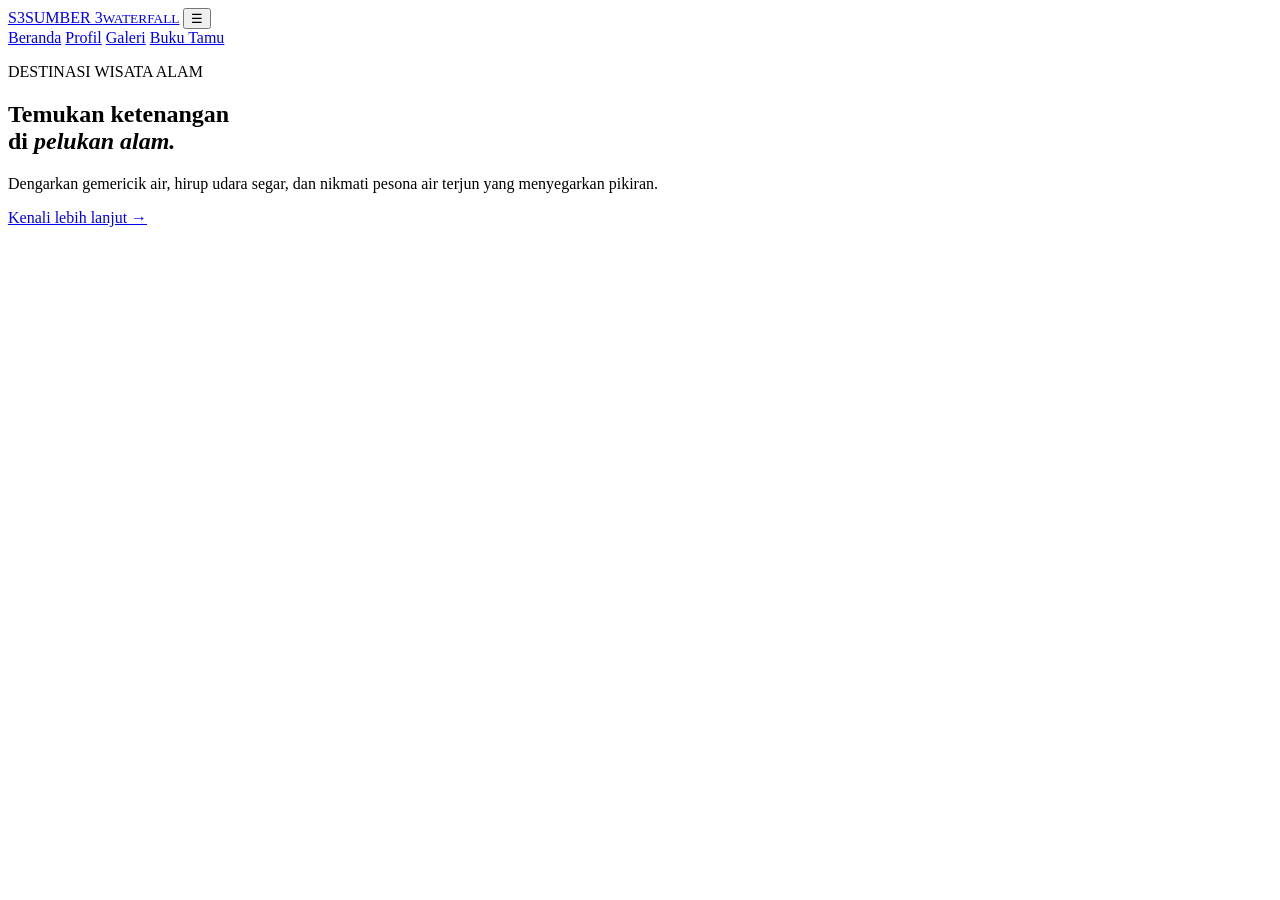
==== index.html @ 86982e15 "Add initial HTML structure for the Hero page" ====
<!DOCTYPE html>
<html lang="id">
<head>
    <meta charset="UTF-8">
    <meta name="viewport" content="width=device-width, initial-scale=1.0">
    <title>Hero</title>
    <link rel="stylesheet" href="style.css">
</head>
<body>

<header class="header">
    <a class="brand" href="#beranda"><span class="brand-mark">S<span>3</span></span><span class="brand-name">SUMBER 3<small>WATERFALL</small></span></a>
    <button class="hamburger" id="hamburger" aria-label="Buka menu">☰</button>
    <nav id="navMenu">
        <a href="welcome.html">Beranda</a>
        <a href="profile.html">Profil</a>
        <a href="gallery.html">Galeri</a>
        <a href="form.html">Buku Tamu</a>
    </nav>
</header>

<section class="hero" id="beranda">
      <div class="hero-shade"></div>
      <div class="hero-content">
        <p class="eyebrow"><span></span> DESTINASI WISATA ALAM</p>
        <h1>Temukan ketenangan<br>di <em>pelukan alam.</em></h1>
        <p class="hero-copy">Dengarkan gemericik air, hirup udara segar, dan nikmati pesona air terjun yang menyegarkan pikiran.</p>

          <a class="btn btn-light"href=welcome.html>Kenali lebih lanjut →</a>
        </div>
      </div>
    </section>
    </div>
</section>

<script src="script.js"></script>
</body>
</html>
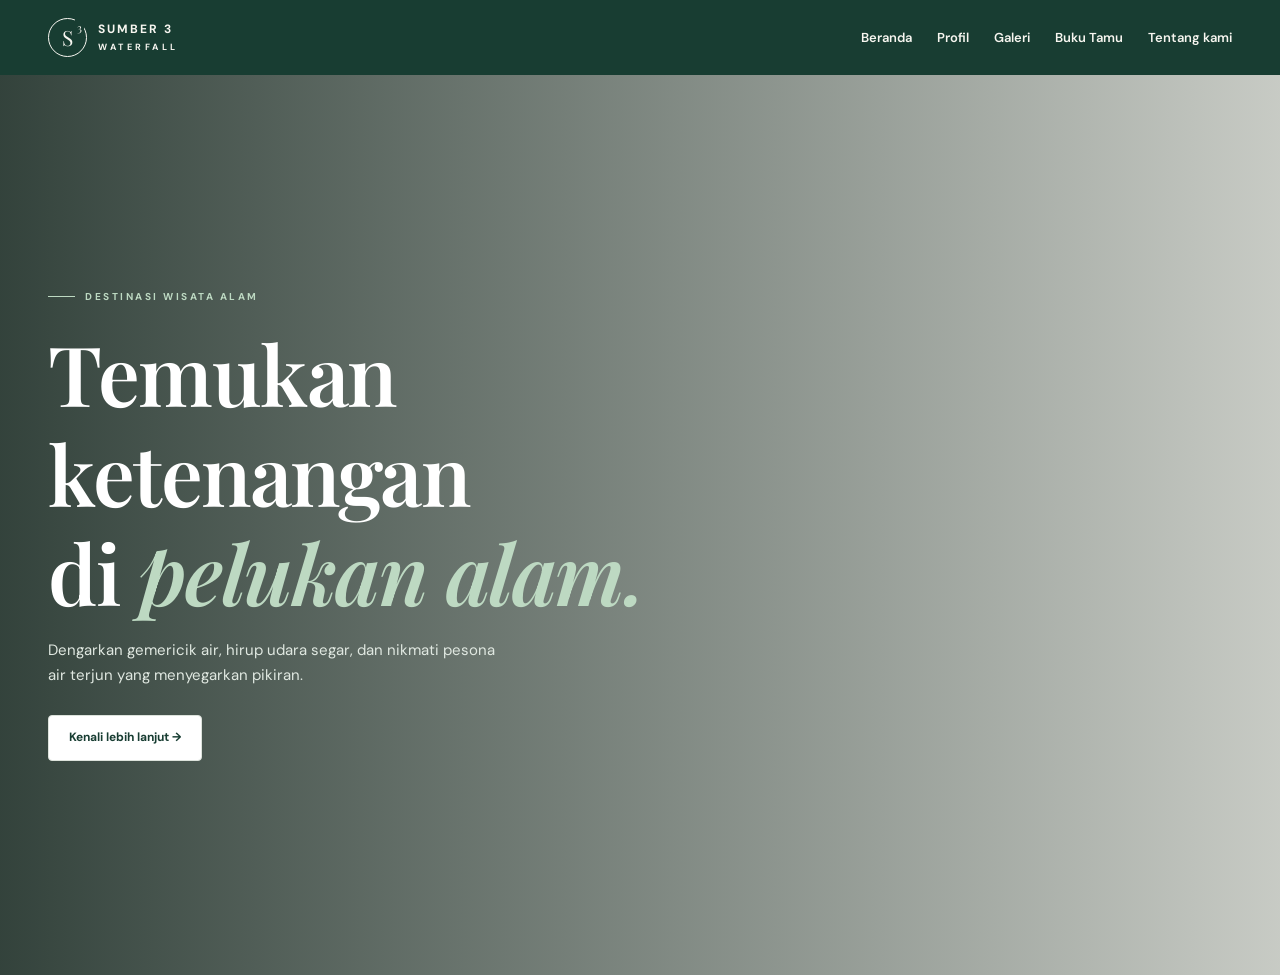
==== commit 72c1d523: "Add 'Tentang kami' link to navigation" ====
--- a/index.html
+++ b/index.html
@@ -16,6 +16,7 @@
         <a href="profile.html">Profil</a>
         <a href="gallery.html">Galeri</a>
         <a href="form.html">Buku Tamu</a>
+        <a href="pembuat.html">Tentang kami</a>
     </nav>
 </header>
 
--- a/style.css
+++ b/style.css
@@ -0,0 +1,1396 @@
+@import url('https://fonts.googleapis.com/css2?family=DM+Sans:wght@400;500;600;700&family=Playfair+Display:wght@600;700&display=swap');
+
+:root {
+  --forest: #183d32;
+  --green: #2d5a47;
+  --cream: #f7f6f0;
+  --ink: #1d2923;
+  --muted: #68756d;
+  --line: #dce2db;
+}
+
+* {
+  margin: 0;
+  padding: 0;
+  box-sizing: border-box;
+}
+
+body {
+  font-family: "DM Sans", sans-serif;
+  color: var(--ink);
+  background: var(--cream);
+  line-height: 1.65;
+}
+
+a {
+  text-decoration: none;
+  color: inherit;
+}
+
+.header {
+  width: 100%;
+  min-height: 75px;
+  padding: 15px 48px;
+  display: flex;
+  align-items: center;
+  justify-content: space-between;
+  background: var(--forest);
+  position: sticky;
+  top: 0;
+  z-index: 100;
+}
+
+.brand {
+  display: flex;
+  align-items: center;
+  gap: 11px;
+  color: var(--cream);
+}
+
+.brand-mark {
+  width: 39px;
+  height: 39px;
+  border: 1px solid var(--cream);
+  border-radius: 50%;
+  display: grid;
+  place-items: center;
+  font-family: "Playfair Display", serif;
+  font-size: 21px;
+  position: relative;
+}
+
+.brand-mark span {
+  font-size: 11px;
+  position: absolute;
+  right: 2px;
+  top: 0;
+  background: var(--forest);
+  padding: 0 2px;
+}
+
+.brand-name {
+  font-size: 12px;
+  font-weight: 700;
+  letter-spacing: 2px;
+}
+
+.brand-name small {
+  display: block;
+  font-size: 9px;
+  letter-spacing: 3.5px;
+}
+
+nav {
+  display: flex;
+  gap: 25px;
+  align-items: center;
+}
+
+nav a {
+  color: var(--cream);
+  font-size: 13px;
+  font-weight: 600;
+}
+
+nav a:hover {
+  color: #bdd9c2;
+}
+
+nav a.active {
+  color: #bdd9c2;
+  border-bottom: 2px solid #bdd9c2;
+  padding-bottom: 2px;
+}
+
+.section-wrap {
+  width: 100%;
+  padding: 0 48px;
+  margin: auto;
+}
+
+.hamburger {
+  display: none;
+  background: none;
+  border: 1px solid rgba(247, 246, 240, .5);
+  color: var(--cream);
+  font-size: 22px;
+  width: 42px;
+  height: 42px;
+  border-radius: 8px;
+  cursor: pointer;
+}
+
+.hero {
+  min-height: 100dvh;
+  height: 100dvh;
+  max-height: none;
+  background: linear-gradient(90deg, rgba(8, 27, 20, .82), rgba(10, 30, 23, .2)), url("Img/hero.jpg") center/cover no-repeat;
+  display: flex;
+  align-items: center;
+  padding: 0 48px;
+  color: white;
+}
+
+.hero-content {
+  max-width: 600px;
+}
+
+.eyebrow {
+  font-size: 10px;
+  font-weight: 700;
+  letter-spacing: 2.5px;
+  color: #bdd9c2;
+  margin-bottom: 18px;
+  display: flex;
+  align-items: center;
+  gap: 10px;
+}
+
+.eyebrow span {
+  width: 27px;
+  height: 1px;
+  background: #bdd9c2;
+  display: inline-block;
+}
+
+h1,
+h2,
+h3 {
+  font-family: "Playfair Display", serif;
+  font-weight: 600;
+  line-height: 1.2;
+}
+
+h1 {
+  font-size: clamp(46px, 6.7vw, 83px);
+  letter-spacing: -1.5px;
+  margin-bottom: 16px;
+}
+
+h1 em,
+h2 em {
+  color: #7c9b83;
+  font-weight: 600;
+}
+
+.hero h1 em {
+  color: #bdd9c2;
+}
+
+.hero-copy {
+  color: #e0e8e1;
+  font-size: 15px;
+  margin-bottom: 28px;
+  max-width: 460px;
+}
+
+.section-kicker {
+  font-size: 10px;
+  font-weight: 700;
+  letter-spacing: 2.5px;
+  color: var(--green);
+  margin-bottom: 16px;
+  margin-top: 0;
+  display: flex;
+  align-items: center;
+  gap: 10px;
+}
+
+.intro {
+  min-height: 100dvh;
+  display: flex;
+  align-items: center;
+  padding: 0;
+}
+
+.intro .section-wrap {
+  width: 100%;
+  padding: 0 48px;
+  margin: auto;
+}
+
+.intro-grid {
+  display: grid;
+  grid-template-columns: 1fr 1fr;
+  gap: 60px;
+  align-items: end;
+  margin-top: 25px;
+  width: 100%;
+}
+
+.section-heading {
+  margin-bottom: 36px;
+}
+
+.section-heading h2 {
+  font-size: clamp(38px, 4.5vw, 52px);
+  color: var(--forest);
+}
+
+.intro h2,
+.section-heading h2,
+.guest-intro h2 {
+  font-size: clamp(32px, 4vw, 49px);
+  color: var(--forest);
+}
+
+.intro-text {
+  max-width: 430px;
+  color: var(--muted);
+  font-size: 14px;
+}
+
+.profile-section .section-heading h2 em {
+  color: #7c9b83;
+}
+
+.profile-section {
+  padding: 48px 0 32px 0;
+  background: #eaf0e9;
+}
+
+.profile-section .section-wrap {
+  width: 100%;
+  padding: 0 48px;
+  margin: auto;
+}
+
+.profile-grid {
+  display: grid;
+  grid-template-columns: 1fr 1fr;
+  gap: 60px;
+  align-items: stretch;
+}
+
+.profile-photo {
+  position: relative;
+  height: 100%;
+}
+
+.profile-photo img {
+  width: 100%;
+  height: 100%;
+  object-fit: cover;
+  border-radius: 4px;
+  display: block;
+}
+
+.profile-details {
+  display: flex;
+  flex-direction: column;
+  height: 100%;
+  gap: 16px;
+}
+
+.photo-label {
+  position: absolute;
+  left: 18px;
+  bottom: 18px;
+  background: rgba(247, 246, 240, 0.92);
+  backdrop-filter: blur(6px);
+  padding: 9px 14px;
+  font-size: 10px;
+  font-weight: 700;
+  letter-spacing: 1.2px;
+  text-transform: uppercase;
+  color: var(--forest);
+  border-radius: 20px;
+  display: flex;
+  align-items: center;
+  gap: 6px;
+  border: 1px solid rgba(255, 255, 255, 0.6);
+}
+
+.photo-label span {
+  font-size: 12px;
+  color: #7c9b83;
+}
+
+.info-card {
+  background: white;
+  padding: 24px;
+  border-radius: 8px;
+  border: 1px solid var(--line);
+  display: grid;
+  grid-template-columns: 32px 1fr;
+  gap: 16px;
+  margin-bottom: 0;
+  flex: 1;
+}
+
+.info-number {
+  font-size: 11px;
+  font-weight: 700;
+  color: #7c9b83;
+}
+
+.info-card h3 {
+  color: var(--forest);
+  margin-bottom: 8px;
+  font-size: 20px;
+}
+
+.info-card p {
+  font-size: 13px;
+  color: var(--muted);
+}
+
+.under-link {
+  display: inline-block;
+  margin-top: 10px;
+  font-size: 12px;
+  font-weight: 700;
+  color: var(--forest);
+  border-bottom: 1px solid #9aaa9c;
+  padding-bottom: 3px;
+}
+
+.map-block {
+  display: grid;
+  grid-template-columns: .85fr 1.15fr;
+  margin-top: 60px;
+  background: #f8f8f2;
+  border-radius: 12px;
+  overflow: hidden;
+  border: 1px solid var(--line);
+}
+
+.map-copy {
+  padding: 28px 24px;
+  display: flex;
+  flex-direction: column;
+  justify-content: center;
+  align-items: flex-start;
+}
+
+.map-copy h3 {
+  font-size: 28px;
+  color: var(--forest);
+  margin: 12px 0 20px 0;
+}
+
+.map-frame iframe {
+  width: 100%;
+  height: 330px;
+  border: 0;
+  display: block;
+}
+
+.btn {
+  display: inline-flex;
+  align-items: center;
+  justify-content: center;
+  padding: 12px 20px;
+  background: var(--forest);
+  color: white;
+  border: none;
+  border-radius: 4px;
+  cursor: pointer;
+  font-size: 12px;
+  font-weight: 700;
+  transition: .2s;
+}
+
+.btn:hover {
+  background: var(--green);
+  transform: translateY(-2px);
+}
+
+.btn-light {
+  background: white;
+  color: var(--forest);
+  border: 1px solid var(--line);
+}
+
+.next-section {
+  display: flex;
+  justify-content: space-between;
+  gap: 15px;
+  width: 100%;
+  margin: 30px 0 0 0;
+  padding: 20px 0 0 0;
+  border-top: 1px solid var(--line);
+}
+
+.page-heading {
+  padding: 48px 0 0;
+  background: #eaf0e9;
+  min-height: 0;
+  display: block;
+}
+
+.page-heading-inner,
+.content-section {
+  width: 100%;
+  padding: 0 48px;
+  margin-left: auto;
+  margin-right: auto;
+}
+
+.page-heading .eyebrow {
+  color: var(--green);
+  margin-bottom: 8px;
+}
+
+.page-heading .eyebrow span {
+  background: var(--green);
+}
+
+.page-heading h1 {
+  font-size: clamp(34px, 4.5vw, 48px);
+  margin-bottom: 6px;
+  color: var(--forest);
+  line-height: 1.1;
+}
+
+.page-sub {
+  color: var(--muted);
+  font-size: 13px;
+  max-width: 500px;
+}
+
+.content-section {
+  padding: 16px 48px 8px;
+  background: #eaf0e9;
+}
+
+.content-section:last-of-type {
+  padding-bottom: 40px;
+}
+
+.content-section h2 {
+  font-size: clamp(28px, 3.5vw, 38px);
+  color: var(--forest);
+  margin-bottom: 28px;
+}
+
+.gallery-grid {
+  display: grid;
+  grid-template-columns: repeat(3, 1fr);
+  gap: 16px;
+}
+
+.gallery-nav {
+  display: flex;
+  gap: 8px;
+  flex-wrap: wrap;
+  margin-top: 12px;
+  padding-bottom: 20px;
+  border-bottom: 1px solid var(--line);
+}
+
+.gallery-tab {
+  padding: 7px 16px;
+  border-radius: 100px;
+  border: 1px solid var(--line);
+  background: white;
+  color: var(--forest);
+  font-size: 12px;
+  font-weight: 600;
+  cursor: pointer;
+  transition: .25s;
+}
+
+.gallery-tab:hover {
+  border-color: var(--forest);
+}
+
+.gallery-tab.active {
+  background: var(--forest);
+  color: white;
+  border-color: var(--forest);
+}
+
+.video-wrap h2 {
+  margin-top: 16px;
+  margin-bottom: 16px;
+}
+
+.gallery-grid.hide,
+.video-wrap.hide {
+  display: none;
+}
+
+.gallery-grid img {
+  width: 100%;
+  height: 280px;
+  object-fit: cover;
+  border-radius: 10px;
+  display: block;
+  cursor: pointer;
+  transition: .3s;
+  border: 1px solid var(--line);
+}
+
+.gallery-grid img:hover {
+  transform: scale(1.03);
+  box-shadow: 0 15px 30px rgba(24, 61, 50, .18);
+}
+
+.video-container {
+  background: transparent;
+  padding: 0;
+  border: 1px solid var(--line);
+  border-radius: 12px;
+  overflow: hidden;
+  margin-bottom: 16px;
+}
+
+.video-container video {
+  width: 100%;
+  height: auto;
+  max-height: 560px;
+  border-radius: 0;
+  display: block;
+  background: black;
+  object-fit: cover;
+}
+
+.guestbook-section {
+  width: 100%;
+  background: #eaf0e9;
+  padding: 48px 48px 20px;
+}
+
+.guestbook {
+  width: 100%;
+  padding: 28px 24px;
+  margin-left: auto;
+  margin-right: auto;
+  background: white;
+  border: 1px solid var(--line);
+  border-radius: 14px;
+  display: flex;
+  flex-direction: column;
+  gap: 6px;
+}
+
+.guestbook-section .next-section {
+  width: 100%;
+  padding: 20px 0 0;
+  margin-left: auto;
+  margin-right: auto;
+  border-top: 1px solid var(--line);
+}
+
+.guestbook > label {
+  font-size: 12px;
+  font-weight: 700;
+  letter-spacing: .5px;
+  color: var(--forest);
+  margin-top: 14px;
+  margin-bottom: 2px;
+}
+
+.guestbook > label:first-child {
+  margin-top: 0;
+}
+
+.guestbook input[type="text"],
+.guestbook input[type="email"],
+.guestbook input[type="number"],
+.guestbook select,
+.guestbook textarea {
+  width: 100%;
+  padding: 13px 14px;
+  border: 1px solid var(--line);
+  border-radius: 8px;
+  font-family: "DM Sans", sans-serif;
+  font-size: 14px;
+  color: var(--ink);
+  background: white;
+  outline: none;
+  transition: .2s;
+}
+
+.guestbook input:focus,
+.guestbook select:focus,
+.guestbook textarea:focus {
+  border-color: var(--green);
+  background: white;
+  box-shadow: 0 0 0 3px rgba(45, 90, 71, .12);
+}
+
+.guestbook textarea {
+  resize: vertical;
+  min-height: 110px;
+}
+
+.guestbook select {
+  appearance: none;
+  cursor: pointer;
+}
+
+.choice {
+  display: flex;
+  flex-wrap: wrap;
+  gap: 10px 20px;
+  background: white;
+  border: 1px solid var(--line);
+  border-radius: 8px;
+  padding: 13px 14px;
+}
+
+.choice label {
+  display: flex;
+  align-items: center;
+  gap: 8px;
+  font-size: 13.5px;
+  color: var(--ink);
+  cursor: pointer;
+  font-weight: 500;
+}
+
+.choice input {
+  width: 16px;
+  height: 16px;
+  accent-color: var(--forest);
+  cursor: pointer;
+}
+
+.form-buttons {
+  display: flex;
+  gap: 12px;
+  margin-top: 22px;
+}
+
+.form-buttons .btn {
+  flex: 1;
+  padding: 14px 20px;
+  font-size: 13px;
+}
+
+#formMessage {
+  margin-top: 14px;
+  font-size: 13px;
+  font-weight: 600;
+  text-align: center;
+  color: var(--green);
+  line-height: 1.6;
+  min-height: 0;
+}
+
+.creator-list {
+  display: flex;
+  flex-direction: column;
+  margin-top: 8px;
+}
+
+.creator-head,
+.creator-item {
+  display: grid;
+  grid-template-columns: 1fr 1fr;
+  gap: 20px;
+  padding: 12px 0;
+  align-items: center;
+}
+
+.creator-head {
+  border-bottom: 2px solid var(--forest);
+  font-size: 11px;
+  font-weight: 700;
+  letter-spacing: 2px;
+  text-transform: uppercase;
+  color: var(--forest);
+}
+
+.creator-item {
+  border-bottom: 1px solid var(--line);
+}
+
+.creator-hero {
+  background: white;
+  border: 1px solid var(--line);
+  border-radius: 12px;
+  overflow: hidden;
+  display: grid;
+  grid-template-columns: 1fr 1.15fr;
+  align-items: stretch;
+  gap: 40px;
+  padding: 40px;
+}
+
+.creator-hero-photo {
+  position: relative;
+  min-height: 0;
+  height: auto;
+}
+
+.creator-hero-photo img {
+  width: 100%;
+  height: 100%;
+  object-fit: cover;
+  display: block;
+  position: absolute;
+  inset: 0;
+}
+
+.creator-name {
+  font-size: 14px;
+  font-weight: 600;
+  color: var(--forest);
+  text-align: left;
+}
+
+.creator-page-wrap {
+  margin-top: 40px;
+  background: #eaf0e9;
+}
+
+.creator-email {
+  font-size: 13px;
+  font-weight: 500;
+  color: var(--green);
+  text-align: left;
+}
+
+.creator-email:hover {
+  color: var(--forest);
+  text-decoration: underline;
+}
+
+@keyframes menuIn {
+  from {
+    opacity: 0;
+    transform: translateY(-6px);
+  }
+
+  to {
+    opacity: 1;
+    transform: translateY(0);
+  }
+}
+
+@media (max-width: 1200px) {
+  .header {
+    padding-left: 32px;
+    padding-right: 32px;
+  }
+
+  .hero {
+    padding-left: 32px;
+    padding-right: 32px;
+  }
+
+  .section-wrap,
+  .intro .section-wrap,
+  .profile-section .section-wrap,
+  .page-heading-inner,
+  .content-section {
+    padding-left: 32px;
+    padding-right: 32px;
+  }
+
+  .guestbook-section {
+    padding-left: 32px;
+    padding-right: 32px;
+  }
+
+  .intro-grid {
+    gap: 40px;
+  }
+
+  .profile-grid {
+    gap: 40px;
+  }
+}
+
+@media (max-width: 1024px) {
+  .header {
+    padding-left: 24px;
+    padding-right: 24px;
+  }
+
+  .hero {
+    padding-left: 24px;
+    padding-right: 24px;
+  }
+
+  .section-wrap,
+  .intro .section-wrap,
+  .profile-section .section-wrap,
+  .page-heading-inner,
+  .content-section {
+    padding-left: 24px;
+    padding-right: 24px;
+  }
+
+  .guestbook-section {
+    padding-left: 24px;
+    padding-right: 24px;
+  }
+
+  .hero {
+    min-height: 100vh;
+    height: 100vh;
+  }
+}
+
+@media (max-width: 850px) {
+  .profile-grid {
+    grid-template-columns: 1fr;
+    gap: 35px;
+  }
+
+  .map-block {
+    grid-template-columns: 1fr;
+  }
+
+  .profile-photo img {
+    height: 360px;
+  }
+
+  .gallery-grid {
+    grid-template-columns: repeat(2, 1fr);
+  }
+
+  .gallery-grid img {
+    height: 220px;
+  }
+
+  .intro-grid {
+    grid-template-columns: 1fr;
+    gap: 30px;
+  }
+}
+
+@media (max-width: 768px) {
+  .header {
+    min-height: 52px;
+    padding: 6px 20px;
+    position: sticky;
+    top: 0;
+    z-index: 1000;
+  }
+
+  .header .brand {
+    gap: 7px;
+  }
+
+  .header .brand-mark {
+    width: 30px;
+    height: 30px;
+    font-size: 15px;
+  }
+
+  .header .brand-mark span {
+    font-size: 8px;
+  }
+
+  .header .brand-name {
+    font-size: 10px;
+    letter-spacing: 1.5px;
+    line-height: 1.2;
+  }
+
+  .header .brand-name small {
+    font-size: 6px;
+    letter-spacing: 2.5px;
+    display: block;
+  }
+
+  .header button.hamburger {
+    display: flex;
+    align-items: center;
+    justify-content: center;
+    width: 32px;
+    height: 32px;
+    font-size: 16px;
+    padding: 0;
+    background: transparent;
+    color: #fff;
+    border: 1px solid rgba(255, 255, 255, .5);
+    border-radius: 6px;
+    transition: .25s;
+  }
+
+  .header button.hamburger:active {
+    background: rgba(255, 255, 255, .15);
+    transform: scale(.94);
+  }
+
+  .header nav {
+    display: none;
+    position: absolute;
+    top: 100%;
+    left: 0;
+    width: 100%;
+    background: var(--forest);
+    flex-direction: column;
+    align-items: stretch;
+    gap: 0;
+    padding: 4px 20px 10px;
+    box-shadow: 0 12px 24px rgba(0, 0, 0, .25);
+    border-top: 1px solid rgba(255, 255, 255, .12);
+    border-radius: 0 0 12px 12px;
+  }
+
+  .header nav.open {
+    display: flex;
+    animation: menuIn .22s ease both;
+  }
+
+  .header nav a {
+    display: block;
+    width: 100%;
+    padding: 11px 4px;
+    font-size: 15px;
+    font-weight: 600;
+    text-align: left;
+    line-height: 1.2;
+    border-bottom: 1px solid rgba(255, 255, 255, .12);
+    border-radius: 6px;
+    transition: .2s;
+  }
+
+  .header nav a:last-child {
+    border-bottom: none;
+  }
+
+  .header nav a:hover,
+  .header nav a:active {
+    background: rgba(255, 255, 255, .08);
+    padding-left: 10px;
+    color: #bdd9c2;
+  }
+
+  h1 {
+    font-size: 30px;
+    line-height: 1.15;
+  }
+
+  h2 {
+    font-size: 22px;
+  }
+
+  p,
+  li,
+  label {
+    font-size: 13px;
+    line-height: 1.6;
+  }
+
+  .eyebrow {
+    font-size: 9px;
+    letter-spacing: 2.5px;
+  }
+
+  .section-wrap,
+  .intro .section-wrap,
+  .profile-section .section-wrap,
+  .page-heading-inner,
+  .content-section {
+    width: 100%;
+    padding-left: 20px;
+    padding-right: 20px;
+  }
+
+  .guestbook-section {
+    padding-left: 20px;
+    padding-right: 20px;
+  }
+
+  .content-section {
+    padding-top: 16px;
+    padding-bottom: 8px;
+  }
+
+  .guestbook {
+    padding-top: 20px;
+    padding-bottom: 20px;
+    padding-left: 20px;
+    padding-right: 20px;
+  }
+
+  .info-card {
+    padding: 18px 20px;
+  }
+
+  .map-copy {
+    padding: 20px 20px;
+  }
+
+  section {
+    width: 100%;
+    padding: 12px 20px 16px;
+    margin: 0;
+  }
+
+  .split {
+    flex-direction: column;
+  }
+
+  .welcome,
+  .split {
+    display: flex;
+    flex-direction: column;
+    align-items: center;
+    text-align: center;
+    padding-top: 40px;
+  }
+
+  .welcome-actions {
+    justify-content: center;
+  }
+
+  .hero {
+    min-height: 100dvh;
+    display: flex;
+    align-items: flex-end;
+    padding: 0 20px 160px;
+    padding-bottom: 270px;
+  }
+
+  .hero h1 {
+    font-size: 36px;
+    text-align: left;
+  }
+
+  .gallery-grid {
+    grid-template-columns: repeat(2, 1fr);
+    gap: 8px;
+  }
+
+  .gallery-grid img {
+    height: 150px;
+  }
+
+  .video-wrap h2 {
+    margin-top: 12px;
+    margin-bottom: 12px;
+  }
+
+  .video-container {
+    border-radius: 10px;
+    margin-bottom: 12px;
+  }
+
+  .video-container video {
+    max-height: none;
+    border-radius: 0;
+  }
+}
+
+@media (max-width: 850px) {
+  .creator-hero {
+    grid-template-columns: 1fr;
+  }
+
+  .creator-hero-photo {
+    min-height: 0;
+    height: 320px;
+    position: relative;
+  }
+
+  .creator-hero-photo img {
+    position: relative;
+  }
+
+  .creator-page-wrap {
+    padding: 0 20px;
+  }
+
+  .creator-hero-info {
+    padding: 24px 20px;
+  }
+}
+
+@media (max-width: 600px) {
+  .creator-item {
+    flex-direction: column;
+    align-items: flex-start;
+    gap: 2px;
+  }
+
+  .creator-email {
+    text-align: left;
+  }
+      }ex;
+  align-items: center;
+  gap: 8px;
+  font-size: 13.5px;
+  color: var(--ink);
+  cursor: pointer;
+  font-weight: 500;
+}
+
+.choice input{
+  width: 16px;
+  height: 16px;
+  accent-color: var(--forest);
+  cursor: pointer;
+}
+
+.form-buttons{
+  display: flex;
+  gap: 12px;
+  margin-top: 22px;
+}
+
+.form-buttons .btn{
+  flex: 1;
+  padding: 14px 20px;
+  font-size: 13px;
+}
+
+#formMessage{
+  margin-top: 14px;
+  font-size: 13px;
+  font-weight: 600;
+  text-align: center;
+  color: var(--green);
+  line-height: 1.6;
+  min-height: 0;
+}
+
+@media (max-width: 1200px){
+  .header{
+    padding-left: 32px;
+    padding-right: 32px;
+  }
+  .hero{
+    padding-left: 32px;
+    padding-right: 32px;
+  }
+  .section-wrap,
+  .intro .section-wrap,
+  .profile-section .section-wrap,
+  .page-heading-inner,
+  .content-section{
+    padding-left: 32px;
+    padding-right: 32px;
+  }
+  .guestbook-section{
+    padding-left: 32px;
+    padding-right: 32px;
+  }
+  .intro-grid{
+    gap: 40px;
+  }
+  .profile-grid{
+    gap: 40px;
+  }
+}
+
+@media (max-width: 1024px){
+  .header{
+    padding-left: 24px;
+    padding-right: 24px;
+  }
+  .hero{
+    padding-left: 24px;
+    padding-right: 24px;
+  }
+  .section-wrap,
+  .intro .section-wrap,
+  .profile-section .section-wrap,
+  .page-heading-inner,
+  .content-section{
+    padding-left: 24px;
+    padding-right: 24px;
+  }
+  .guestbook-section{
+    padding-left: 24px;
+    padding-right: 24px;
+  }
+  .hero{
+    min-height: 100vh;
+    height: 100vh;
+  }
+}
+
+@media (max-width: 850px){
+  .profile-grid{
+    grid-template-columns: 1fr;
+    gap: 35px;
+  }
+  .map-block{
+    grid-template-columns: 1fr;
+  }
+  .profile-photo img{
+    height: 360px;
+  }
+  .gallery-grid{
+    grid-template-columns: repeat(2, 1fr);
+  }
+  .gallery-grid img{
+    height: 220px;
+  }
+  .intro-grid{
+    grid-template-columns: 1fr;
+    gap: 30px;
+  }
+}
+
+@keyframes menuIn{
+  from{ opacity: 0; transform: translateY(-6px); }
+  to{ opacity: 1; transform: translateY(0); }
+}
+
+@media (max-width: 768px){
+  .header{
+    min-height: 52px;
+    padding: 6px 20px;
+    position: sticky;
+    top: 0;
+    z-index: 1000;
+  }
+  .header .brand{
+    gap: 7px;
+  }
+  .header .brand-mark{
+    width: 30px;
+    height: 30px;
+    font-size: 15px;
+  }
+  .header .brand-mark span{
+    font-size: 8px;
+  }
+  .header .brand-name{
+    font-size: 10px;
+    letter-spacing: 1.5px;
+    line-height: 1.2;
+  }
+  .header .brand-name small{
+    font-size: 6px;
+    letter-spacing: 2.5px;
+    display: block;
+  }
+
+  .header button.hamburger{
+    display: flex;
+    align-items: center;
+    justify-content: center;
+    width: 32px;
+    height: 32px;
+    font-size: 16px;
+    padding: 0;
+    background: transparent;
+    color: #fff;
+    border: 1px solid rgba(255,255,255,.5);
+    border-radius: 6px;
+    transition: .25s;
+  }
+  .header button.hamburger:active{
+    background: rgba(255,255,255,.15);
+    transform: scale(.94);
+  }
+  .header nav{
+    display: none;
+    position: absolute;
+    top: 100%;
+    left: 0;
+    width: 100%;
+    background: var(--forest);
+    flex-direction: column;
+    align-items: stretch;
+    gap: 0;
+    padding: 4px 20px 10px;
+    box-shadow: 0 12px 24px rgba(0,0,0,.25);
+    border-top: 1px solid rgba(255,255,255,.12);
+    border-radius: 0 0 12px 12px;
+  }
+  .header nav.open{
+    display: flex;
+    animation: menuIn .22s ease both;
+  }
+  .header nav a{
+    display: block;
+    width: 100%;
+    padding: 11px 4px;
+    font-size: 15px;
+    font-weight: 600;
+    text-align: left;
+    line-height: 1.2;
+    border-bottom: 1px solid rgba(255,255,255,.12);
+    border-radius: 6px;
+    transition: .2s;
+  }
+  .header nav a:last-child{
+    border-bottom: none;
+  }
+  .header nav a:hover,
+  .header nav a:active{
+    background: rgba(255,255,255,.08);
+    padding-left: 10px;
+    color: #bdd9c2;
+  }
+
+  h1{ font-size: 30px; line-height: 1.15; }
+  h2{ font-size: 22px; }
+  p, li, label{ font-size: 13px; line-height: 1.6; }
+  .eyebrow{ font-size: 9px; letter-spacing: 2.5px; }
+
+  .section-wrap,
+  .intro .section-wrap,
+  .profile-section .section-wrap,
+  .page-heading-inner,
+  .content-section{
+    width: 100%;
+    padding-left: 20px;
+    padding-right: 20px;
+  }
+  .guestbook-section{
+    padding-left: 20px;
+    padding-right: 20px;
+  }
+  .content-section{
+    padding-top: 16px;
+    padding-bottom: 8px;
+  }
+  .guestbook{
+    padding-top: 20px;
+    padding-bottom: 20px;
+    padding-left: 20px;
+    padding-right: 20px;
+  }
+  .info-card{
+    padding: 18px 20px;
+  }
+  .map-copy{
+    padding: 20px 20px;
+  }
+
+  section{
+    width: 100%;
+    padding: 12px 20px 16px;
+    margin: 0;
+  }
+  .split{ flex-direction: column; }
+
+  .welcome, .split{
+    display: flex;
+    flex-direction: column;
+    align-items: center;
+    text-align: center;
+    padding-top: 40px;
+  }
+  .welcome-actions{ justify-content: center; }
+
+  .hero{
+    min-height: 100dvh;
+    display: flex;
+    align-items: flex-end;
+    padding: 0 20px 160px;
+    padding-bottom: 270px;
+  }
+  .hero h1{ font-size: 36px; text-align: left; }
+  .gallery-grid{
+    grid-template-columns: repeat(2, 1fr);
+    gap: 8px;
+  }
+  .gallery-grid img{ height: 150px; }
+
+  .video-wrap h2{
+    margin-top: 12px;
+    margin-bottom: 12px;
+  }
+  .video-container{
+    border-radius: 10px;
+    margin-bottom: 12px;
+  }
+  .video-container video{
+    max-height: none;
+    border-radius: 0;
+  }
+}
